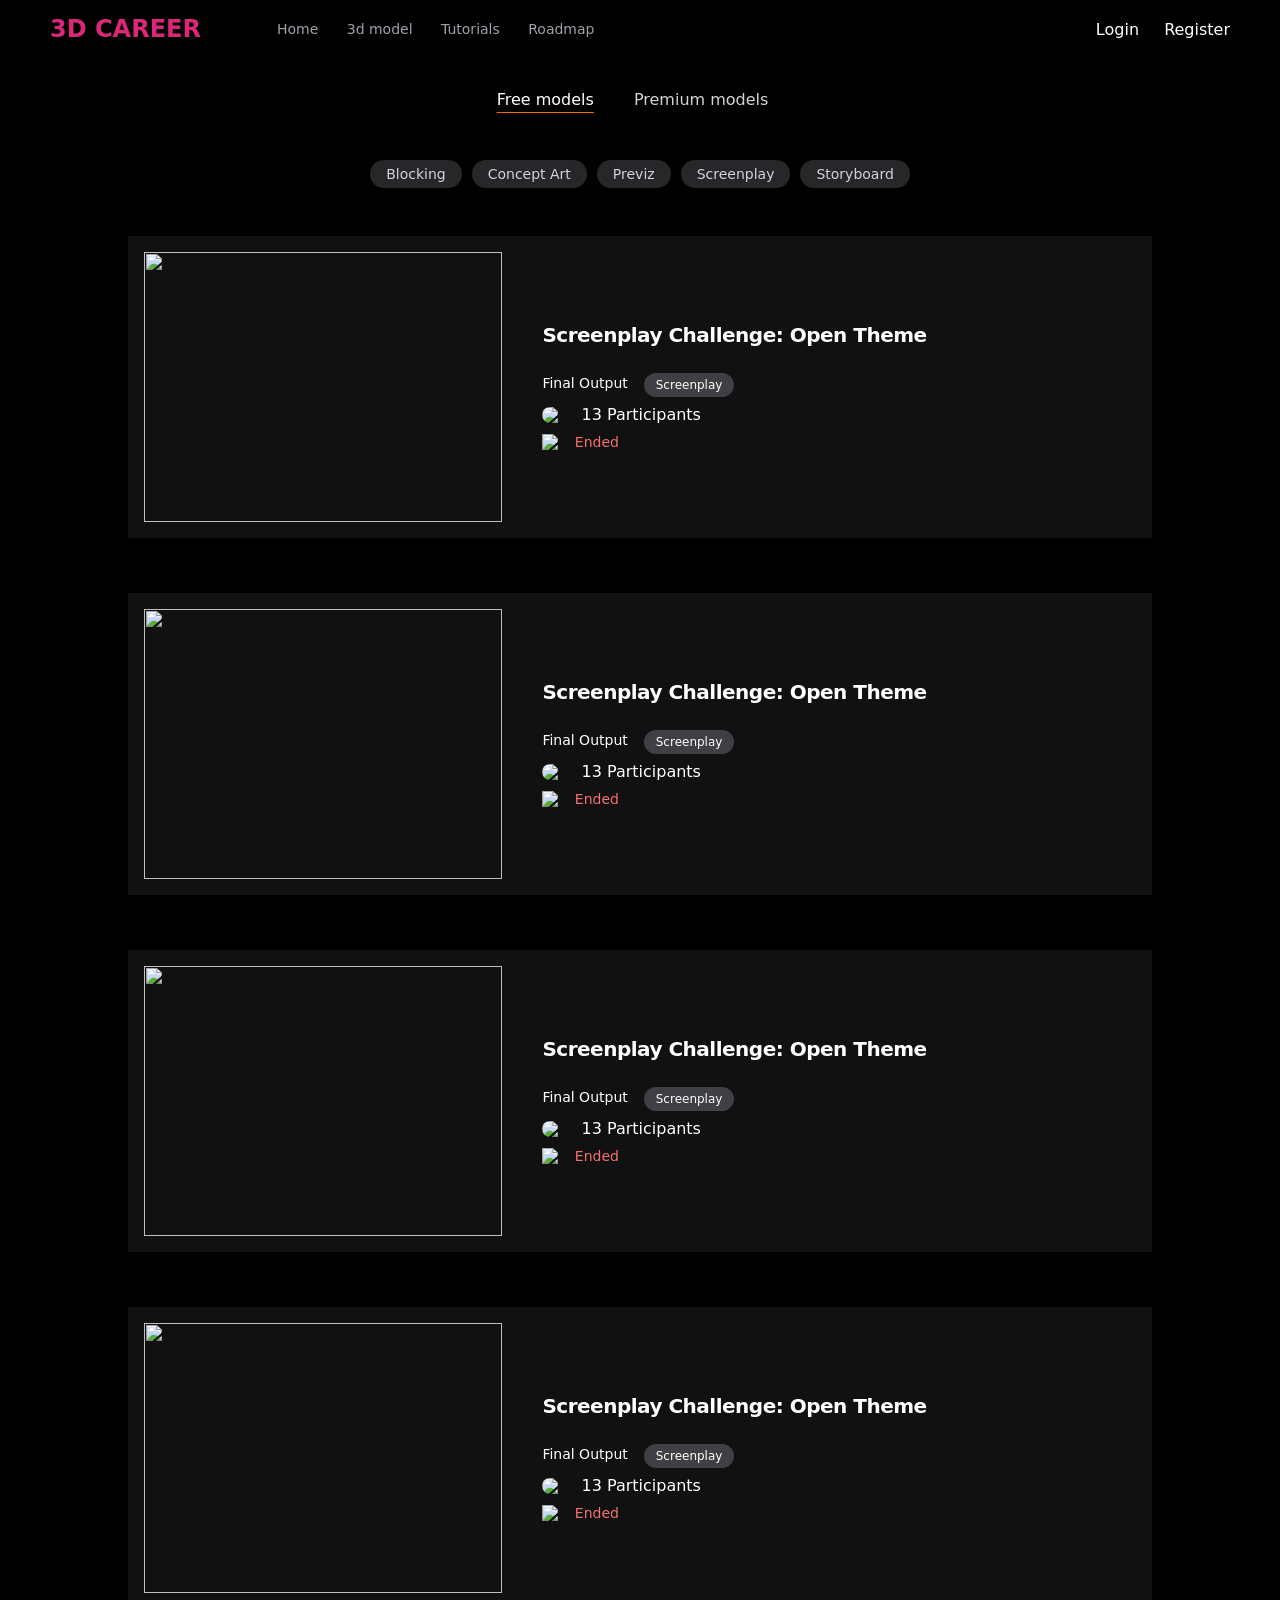
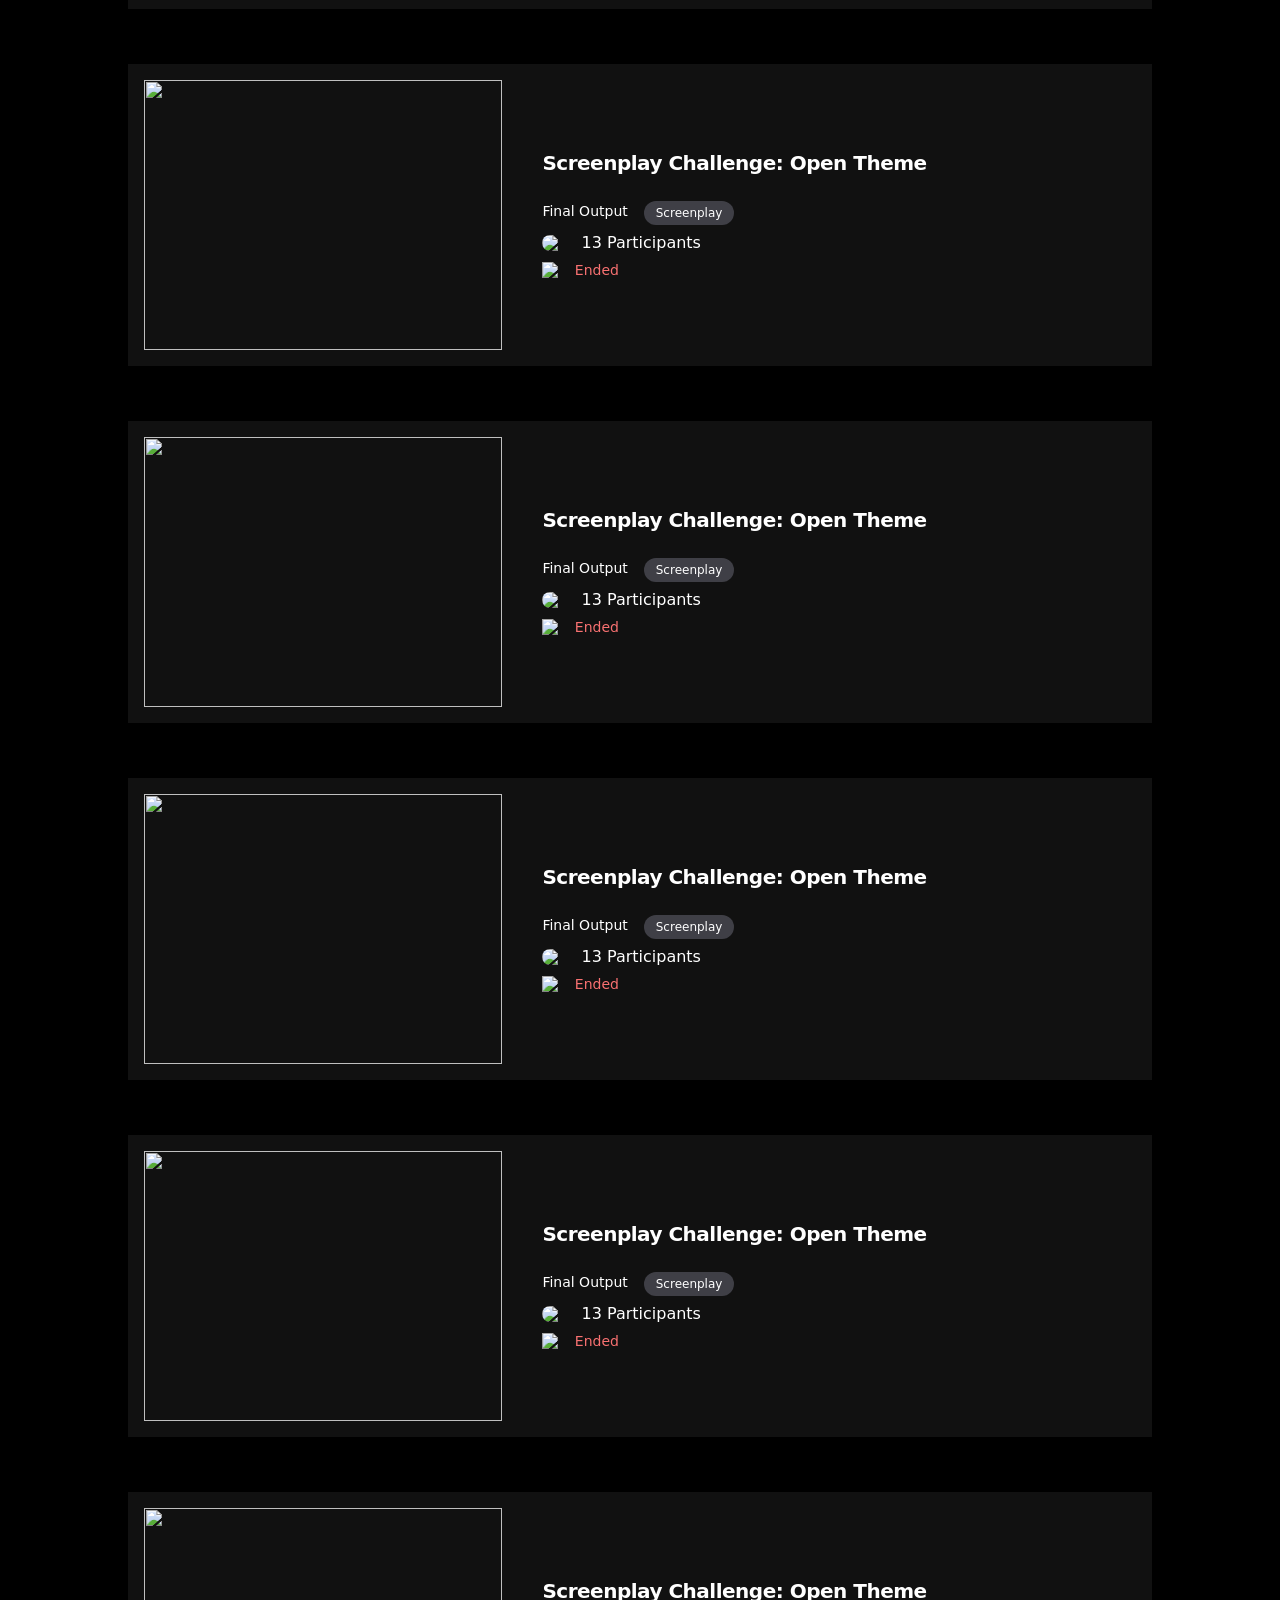
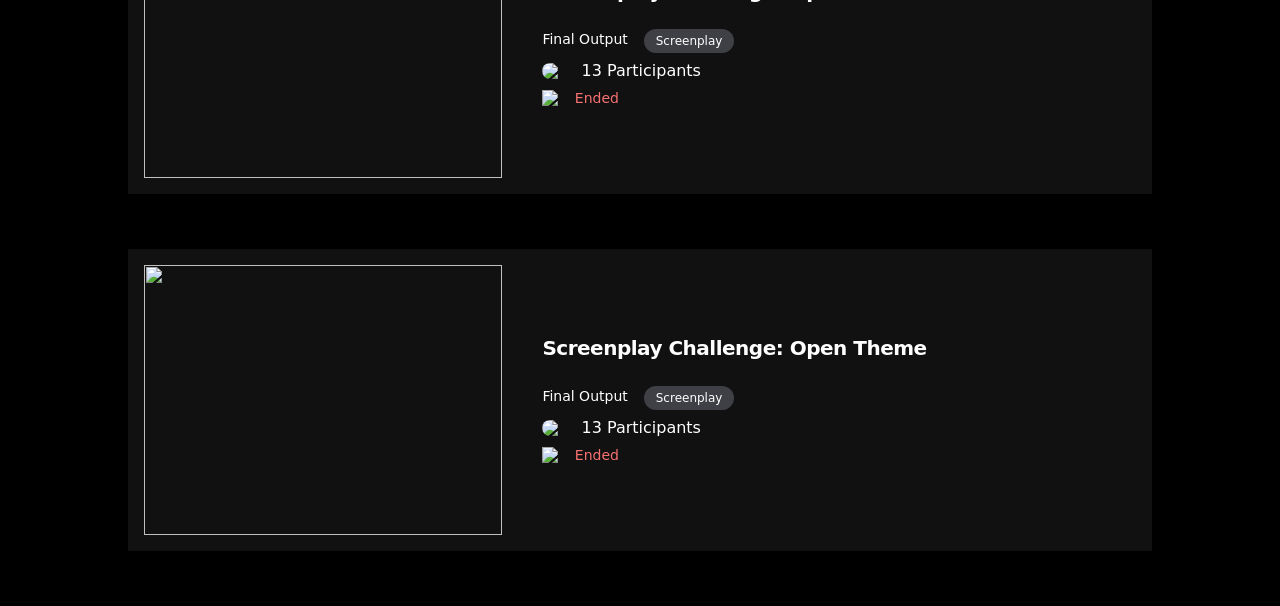
==== 3d-model.html @ 9a8cac99 "Add files via upload" ====
<!DOCTYPE html>
<html lang="en">

<head>
  <meta charset="UTF-8" />
  <meta name="viewport" content="width=device-width, initial-scale=1.0" />
  <title>3D Models</title>
  <link rel="stylesheet" href="major-project.css" />
  <link rel="stylesheet" href="untitled-3.css">
  <script src="major-project.js"></script>
</head>

<body>

  <!-- ===================== TOP BAR (fixed) ===================== -->
  <header class="navbar">
    <div class="logo">
      3D CAREER
      <div class="list">
        <div class="list-next">
          <a href="major-project.html"> Home</a>
          <a href="3d-model.html" id="edit"> 3d model</a>
          <a href="Tutorials.html"> Tutorials</a>
          <a href="Roadmap.html"> Roadmap</a>
        </div>
      </div>
    </div>
    <nav class="menu">
      <a href="/Login.html" class="navLogin">Login</a>
      <a href="/Login.html" class="navRegister">Register</a>
    </nav>
  </header>

  <div class="topic">
    <a href="3d-model.html" id="fix">Free models</a>
    <a href="premium.html" id="fix-1">Premium models</a>
  </div>

  <div class="sub-topic">
    <a href="" id="element">Blocking</a>
    <a href="" id="element">Concept Art</a>
    <a href="" id="element">Previz</a>
    <a href="" id="element">Screenplay</a>
    <a href="" id="element">Storyboard</a>
  </div>


  <div class="models-box">
    <div class="models-content">
      <div class="left">
        <img src="photo.jpg" alt="" srcset="">
      </div>

      <div class="right">

        <div>
          <h2>Screenplay Challenge: Open Theme</h2>
        </div>
        <div class="sub-heading">
          <span>Final Output</span>
          <div>Screenplay</div>
        </div>
        <div class="img-acc">
          <img class="img-acc-photo" src="person.png">
          <span>13 Participants</span>
        </div>
        <div>
          <div class="img-acc">
            <img class="img-acc-photo calander-image" src="time.png">
            <span class="text">Ended</span>
          </div>
        </div>

      </div>
    </div>

    <div class="models-content">
      <div class="left">
        <img src="photo.jpg" alt="" srcset="">
      </div>

      <div class="right">

        <div>
          <h2>Screenplay Challenge: Open Theme</h2>
        </div>
        <div class="sub-heading">
          <span>Final Output</span>
          <div>Screenplay</div>
        </div>
        <div class="img-acc">
          <img class="img-acc-photo" src="person.png">
          <span>13 Participants</span>
        </div>
        <div>
          <div class="img-acc">
            <img class="img-acc-photo calander-image" src="time.png">
            <span class="text">Ended</span>
          </div>
        </div>

      </div>
    </div>

    <div class="models-content">
      <div class="left">
        <img src="photo.jpg" alt="" srcset="">
      </div>

      <div class="right">

        <div>
          <h2>Screenplay Challenge: Open Theme</h2>
        </div>
        <div class="sub-heading">
          <span>Final Output</span>
          <div>Screenplay</div>
        </div>
        <div class="img-acc">
          <img class="img-acc-photo" src="person.png">
          <span>13 Participants</span>
        </div>
        <div>
          <div class="img-acc">
            <img class="img-acc-photo calander-image" src="time.png">
            <span class="text">Ended</span>
          </div>
        </div>

      </div>
    </div>

    <div class="models-content">
      <div class="left">
        <img src="photo.jpg" alt="" srcset="">
      </div>

      <div class="right">

        <div>
          <h2>Screenplay Challenge: Open Theme</h2>
        </div>
        <div class="sub-heading">
          <span>Final Output</span>
          <div>Screenplay</div>
        </div>
        <div class="img-acc">
          <img class="img-acc-photo" src="person.png">
          <span>13 Participants</span>
        </div>
        <div>
          <div class="img-acc">
            <img class="img-acc-photo calander-image" src="time.png">
            <span class="text">Ended</span>
          </div>
        </div>

      </div>
    </div>

    <div class="models-content">
      <div class="left">
        <img src="photo.jpg" alt="" srcset="">
      </div>

      <div class="right">

        <div>
          <h2>Screenplay Challenge: Open Theme</h2>
        </div>
        <div class="sub-heading">
          <span>Final Output</span>
          <div>Screenplay</div>
        </div>
        <div class="img-acc">
          <img class="img-acc-photo" src="person.png">
          <span>13 Participants</span>
        </div>
        <div>
          <div class="img-acc">
            <img class="img-acc-photo calander-image" src="time.png">
            <span class="text">Ended</span>
          </div>
        </div>

      </div>
    </div>

    <div class="models-content">
      <div class="left">
        <img src="photo.jpg" alt="" srcset="">
      </div>

      <div class="right">

        <div>
          <h2>Screenplay Challenge: Open Theme</h2>
        </div>
        <div class="sub-heading">
          <span>Final Output</span>
          <div>Screenplay</div>
        </div>
        <div class="img-acc">
          <img class="img-acc-photo" src="person.png">
          <span>13 Participants</span>
        </div>
        <div>
          <div class="img-acc">
            <img class="img-acc-photo calander-image" src="time.png">
            <span class="text">Ended</span>
          </div>
        </div>

      </div>
    </div>

    <div class="models-content">
      <div class="left">
        <img src="photo.jpg" alt="" srcset="">
      </div>

      <div class="right">

        <div>
          <h2>Screenplay Challenge: Open Theme</h2>
        </div>
        <div class="sub-heading">
          <span>Final Output</span>
          <div>Screenplay</div>
        </div>
        <div class="img-acc">
          <img class="img-acc-photo" src="person.png">
          <span>13 Participants</span>
        </div>
        <div>
          <div class="img-acc">
            <img class="img-acc-photo calander-image" src="time.png">
            <span class="text">Ended</span>
          </div>
        </div>

      </div>
    </div>

    <div class="models-content">
      <div class="left">
        <img src="photo.jpg" alt="" srcset="">
      </div>

      <div class="right">

        <div>
          <h2>Screenplay Challenge: Open Theme</h2>
        </div>
        <div class="sub-heading">
          <span>Final Output</span>
          <div>Screenplay</div>
        </div>
        <div class="img-acc">
          <img class="img-acc-photo" src="person.png">
          <span>13 Participants</span>
        </div>
        <div>
          <div class="img-acc">
            <img class="img-acc-photo calander-image" src="time.png">
            <span class="text">Ended</span>
          </div>
        </div>

      </div>
    </div>

    <div class="models-content">
      <div class="left">
        <img src="photo.jpg" alt="" srcset="">
      </div>

      <div class="right">

        <div>
          <h2>Screenplay Challenge: Open Theme</h2>
        </div>
        <div class="sub-heading">
          <span>Final Output</span>
          <div>Screenplay</div>
        </div>
        <div class="img-acc">
          <img class="img-acc-photo" src="person.png">
          <span>13 Participants</span>
        </div>
        <div>
          <div class="img-acc">
            <img class="img-acc-photo calander-image" src="time.png">
            <span class="text">Ended</span>
          </div>
        </div>

      </div>
    </div>

    <div class="models-content">
      <div class="left">
        <img src="photo.jpg" alt="" srcset="">
      </div>

      <div class="right">

        <div>
          <h2>Screenplay Challenge: Open Theme</h2>
        </div>
        <div class="sub-heading">
          <span>Final Output</span>
          <div>Screenplay</div>
        </div>
        <div class="img-acc">
          <img class="img-acc-photo" src="person.png">
          <span>13 Participants</span>
        </div>
        <div>
          <div class="img-acc">
            <img class="img-acc-photo calander-image" src="time.png">
            <span class="text">Ended</span>
          </div>
        </div>

      </div>
    </div>


    <body>

</html>
---- major-project.css ----
/* ===================== GLOBAL / RESET ===================== */
* {
    margin: 0;
    padding: 0;
    box-sizing: border-box;
   /* font-family: 'Poppins', sans-serif;*/
    font-family: ui-sans-serif, system-ui, sans-serif, Apple Color Emoji, Segoe UI Emoji, Segoe UI Symbol, Noto Color Emoji;
  }


  body {
    background: #000;             /* Site base stays dark */
    color: #fff;
    overflow-x: hidden;
  }
  
  /* ===================== TOP BAR (fixed) ===================== */
  .navbar {
    position: fixed;
    top: 0; left: 0;
    width: 100%;
    padding: 15px 50px;
    display: flex;
    justify-content: space-between;
    align-items: center;
    background: rgba(0, 0, 0, 0.6);
    backdrop-filter: blur(10px);
    z-index: 1000;
    margin-bottom: 50px;
  }
  .logo {
    font-size: 1.5rem;
    font-weight: 700;
    color: #db2777;
    display: flex;
  }
  .menu a {
    margin-left: 20px;
    color: #fff;
    text-decoration: none;
    font-weight: 500;
    transition: 0.3s;
  }
  .menu a:hover { color: #ff6600; text-decoration: underline; text-underline-offset: 7px; }
  
  /* ===================== GLOWING DIVIDER (fixed) ===================== */
  .glow-line {
    position: fixed;
    top: 55px; left: 0;
    width: 100%;
    height: 4px;
    background: radial-gradient(circle at center,
                rgba(0, 200, 255, 0.9) 0%,
                rgba(0, 200, 255, 0.5) 30%,
                transparent 80%);
    animation: glowPulse 3s infinite alternate;
    z-index: 999;
  }
  @keyframes glowPulse {
    from { opacity: 0.6; transform: scaleX(0.95); }
    to   { opacity: 1;   transform: scaleX(1); }
  }
  
  /* ===================== HERO: VIDEO + AUTH BOX ===================== */
  .hero-section {
    margin-top: 80px;             /* below navbar + glow line */
    position: relative;
    width: 100%;
    height: 100vh;                /* full screen hero */
    overflow: hidden;
  }
  .hero-video {
    position: absolute;
    inset: 0;
    width: 100%;
    height: 100%;
    object-fit: cover;            /* cover screen nicely */
    pointer-events: none;         /* prevent tap/pausing */
    z-index: -1;
  }
  
  /* Login/Register card attached to hero/video, aligned right */
  .login-container {
    position: absolute;
    right: 5%;
    top: 50%;
    transform: translateY(-50%);
    width: 100%;
    max-width: 380px;
    background: rgba(255, 255, 255, 0.08);
    border-radius: 20px;
    padding: 30px;
    backdrop-filter: blur(15px);
    box-shadow: 0 0 16px rgba(0,170,255,0.4);
  }
  #formTitle {
    text-align: center;
    margin-bottom: 18px;
    font-size: 1.6rem;
    font-weight: 600;
    background: linear-gradient(45deg, #00aaff, #ff6600);
    background-clip: text;
    -webkit-background-clip: text;
    -webkit-text-fill-color: transparent;
  }
  .form { display: none; }
  .form.active { display: block; }
  
  .input-group { margin-bottom: 16px; }
  .input-group label { display: block; font-size: 14px; margin-bottom: 8px; }
  .input-group input {
    width: 100%;
    padding: 12px 14px;
    border: none;
    outline: none;
    border-radius: 10px;
    background: rgba(255, 255, 255, 0.18);
    color: #fff;
    font-size: 15px;
  }
  .btn {
    width: 100%;
    padding: 13px;
    border: none;
    border-radius: 10px;
    background: linear-gradient(45deg, #00aaff, #ff6600);
    color: #fff;
    font-weight: 700;
    cursor: pointer;
    transition: 0.25s;
  }
  .btn:hover {
    transform: translateY(-1px);
    box-shadow: 0 0 18px rgba(0,170,255,0.7);
  }
  
  /* Hide native video controls just in case (defensive) */
  video::-webkit-media-controls { display: none !important; }
  video::-moz-media-controls { display: none !important; }
  
  /* ===================== BLACK GAP ===================== */
  .gap-section {
    height: 200px;
    background: #000;
  }
  
  /* ===================== OUR PROJECTS ===================== */
  /* Section takes full width but content is explicitly left-aligned */
  .projects-section {
    background: #000;
    padding: 50px 20px 60px;
  }
  
  /*
  .projects-title {
    font-size: 2rem;
    color: #00aaff;
    margin-bottom: 20px;
    text-align: left;             /* left-aligned heading 
    padding-left: 5px;
  }
  */

  /* Left-aligned horizontal scroller (no arrows, no scrollbar UI) */
  .projects-container {
    display: flex;
    justify-content: flex-start;  /* anchor content to the left */
    align-items: stretch;
    gap: 18px;
    overflow-x: auto;
    scroll-behavior: smooth;
    padding: 8px 4px 8px 4px;
    scrollbar-width: none;        /* Firefox hide */
  }
  .projects-container::-webkit-scrollbar { display: none; } /* Chrome hide */
  
  .project-card {
    flex: 0 0 auto;
    width: 200px;
    height: 360px;                /* vertical video frame */
    background: #111;
    border-radius: 16px;
    overflow: hidden;
    box-shadow: 0 0 15px rgba(0,0,0,0.6);
  }
  .project-card video {
    width: 100%;
    height: 100%;
    object-fit: cover;
    pointer-events: none;         /* avoid pause on tap/click */
  }
  
  /* Smaller "Show All" tile at the end */
  .show-all {
    flex: 0 0 auto;
    width: 140px;
    height: 180px;
    border: none;
    border-radius: 30px;
    background: rgba(255,255,255,0.08);
    backdrop-filter: blur(8px);
    color: #fff;
    font-weight: 700;
    font-size: 15px;
    cursor: pointer;
    transition: 0.25s;
  }
  .show-all:hover {
    background: rgba(0,170,255,0.22);
    box-shadow: 0 0 15px rgba(0,170,255,0.7);
  }
  
  /* ===================== CONTACT US (WHITE ONLY HERE) ===================== */
  .contact-section {
    background: #fff;             /* white bg only here */
    color: #000;
    padding: 60px 20px 70px;
    text-align: center;
  }
  .contact-section h2 {
    font-size: 2rem;
    margin-bottom: 14px;
  }
  .contact-info {
    max-width: 700px;
    margin: 0 auto 18px;
    line-height: 1.6;
  }
  .contact-form {
    max-width: 480px;
    margin: 0 auto;
    display: grid;
    gap: 10px;
  }
  .contact-form input,
  .contact-form textarea {
    padding: 12px 14px;
    border: 1px solid #ddd;
    border-radius: 10px;
    outline: none;
  }
  .contact-btn {
    background: #111;
    color: #fff;
    
  }

  .box-container{
    max-width: 1300px;
    margin: 0 auto;
    margin-bottom: 8vw;
  }
  .box {
    display: flex;
    
    
  }

  .Two-card{
    display: flex;
    
   
  }
  
  .card {
    background: #111;
    border: 2px solid rgba(255, 215, 0, 0.4);
    border-radius: 15px;
    padding: 25px;
    width: 450px;
    height: 250px;
    transition: all 0.3s ease;
    box-shadow: 0 0 10px rgba(255, 215, 0, 0.2);
    display: inline-block;
    margin-right: 20px;
    margin-bottom: 30px; 
  }

.card-4{
  width: 910px;
  margin-top: 0px;
  border-radius: 15px;
}

.card-5{
  width: 450px;
  border-radius: 15px;
}
  
  .card:hover {
    transform: translateY(-10px);
    box-shadow: 0 0 20px rgba(255, 215, 0, 0.6);
    border-color: gold;
  }
  
  .card h2 {
    margin-bottom: 15px;
    font-size: 20px;
    color: gold;
  }
  
  .card ul {
    list-style: none;
    padding: 0;
  }
  
  .card ul li {
    margin-bottom: 10px;
    padding-left: 20px;
    position: relative;
  }
  
  .card ul li::before {
    content: "✦";
    position: absolute;
    left: 0;
    color: gold;
  }
---- untitled-3.css ----
.login-next {
  text-decoration: none;
  color: white;
}

.list {
  font-size: 14px;
  font-weight: lighter;
  align-items: center;
  display: flex;
  margin-left: 76px
}

.list-next a {
  color: white;
  text-decoration: none;
  margin-right: 1.5rem;
  transition: all 0.3s ease-in-out;
  --tw-text-opacity: 1;
  color: rgb(161 161 170 / var(--tw-text-opacity, 1));
}

#edit:active{
  color: #ff6600;
  text-decoration: underline;
}

.list-next a:hover {
  color: #ff6600;
  text-decoration: underline;
  text-underline-offset: 7px;
}

.intro {
  display: flex;
  align-items: center;
  justify-content: center;
  height: 45vh;
  --tw-text-opacity: 1;
  color: rgb(212 212 212 / var(--tw-text-opacity, 1));
}

.intro span {
  color: #db2777;
}

.title {
  text-align: center;
  font-size: 1.875rem;
  line-height: 1.25rem;
}

.para {
  text-align: center;
  font-size: 1.125rem;
  line-height: 5.75rem;
  --tw-text-opacity: 1;
  color: rgb(212 212 212 / var(--tw-text-opacity, 1));
}

/* models page */


.topic {
  margin-top: 7%;
  text-align: center;
  margin-bottom: 4%;
}

.topic a {
  color: white;
  margin-top: 50%;
  text-decoration: none;
  padding: 10px;
  margin-right: 15px;
  --tw-text-opacity: 1;
  color: rgb(212 212 212 / var(--tw-text-opacity, 1));
  transition: all 0.3s ease-in-out;
}

.topic a:hover {
  color: #ff6600;
}

#fix {
 color: white;
  text-decoration: underline;
  text-decoration-color: #ff6600;
  text-underline-offset: 7px;
}


/*#fix-1{
  color: white;
  text-decoration: underline;
  text-decoration-color: #ff6600;
  text-underline-offset: 7px;
}*/


.sub-topic {
  justify-content: center;
  display: flex;
  gap: 10px;
}

.sub-topic a {
  color: white;
  text-decoration: none;
  font-size: 15px;
  --tw-text-opacity: 1;
  color: rgb(212 212 216 / var(--tw-text-opacity, 1));
  font-weight: 400;
  font-size: .875rem;
  line-height: 1.25rem;
  --tw-bg-opacity: 1;
  background-color: rgb(39 39 42 / var(--tw-bg-opacity, 1));
  padding-left: 1rem;
  padding-right: 1rem;
  padding-top: .25rem;
  padding-bottom: .25rem;
}

.sub-topic a:hover {
  --tw-bg-opacity: 1;
    background-color: rgb(63 63 70 / var(--tw-bg-opacity, 1));

}
  

#element {
  border-radius: 9999px;
}

.models-box {
  width: 80%;
  margin: 48px auto;
}

.models-content {
  /*background-color: bisque;*/
  display: flex;
  padding: 1rem;
  margin-bottom: 55px;
  cursor: pointer;
  background: #111;
  box-shadow: 0 0 15px rgba(0, 0, 0, 0.6);
  transition: all 0.3s ease;
}

.models-content:hover {
  transform: translateY(-10px);
}

.left {
  color: white;
  height: 30vh;
  width: 28vw;
  margin-right: 2rem;
}

.left img {
  background-size: cover;
  background-position: center;
  width: 100%;
  height: 100%;
}

.right {
  color: white;
  padding: .5rem;
  display: flex;
  flex-direction: column;
  justify-content: center;
  flex: 1 1 0%;
}

.right h2 {
  --tw-text-opacity: 1;
  color: rgb(255 255 255 / var(--tw-text-opacity, 1));
  letter-spacing: -.025em;
  font-weight: 700;
  font-size: 1.25rem;
  line-height: 1.75rem;
  margin-bottom: 1.5rem;
}

.sub-heading {
  display: flex;
  margin-bottom: 0rem;
}

.sub-heading span {
  --tw-text-opacity: 1;
  color: rgb(255 255 255 / var(--tw-text-opacity, 1));
  font-weight: 500;
  font-size: .875rem;
  line-height: 1.25rem;
}

.sub-heading div {
  --tw-text-opacity: 1;
  color: rgb(255 255 255 / var(--tw-text-opacity, 1));
  font-weight: 500;
  font-size: .75rem;
  line-height: 1rem;
  padding-top: .25rem;
  padding-bottom: .25rem;
  padding-left: .75rem;
  padding-right: .75rem;
  margin-left: 1rem;

  --tw-bg-opacity: 1;
  background-color: rgb(63 63 70 / var(--tw-bg-opacity, 1));
  border-radius: 9999px;
}

.img-acc {
  display: flex;
  justify-content: flex-start;
  align-items: center;
  margin-top: 8px;
}

.img-acc-photo {
  --tw-text-opacity: 1;
  background-color: black / var(--tw-text-opacity, 1);
  width: 6%;
  margin-right: 4px;
  border-radius: 9999px;
  font-size: .875rem;
  line-height: 1.25rem;
}

.calander-image {
  border-radius: 0;
  --tw-text-opacity: 1;
  background-color: black / var(--tw-text-opacity, 1);
  width: 4%;
}

.text{
     --tw-text-opacity: 1;
    color: rgb(248 113 113 / var(--tw-text-opacity, 1));
    font-weight: 500;
    font-size: .875rem;
    line-height: 1.25rem;
    margin-left: 5px;
    
}

/*  premium page */
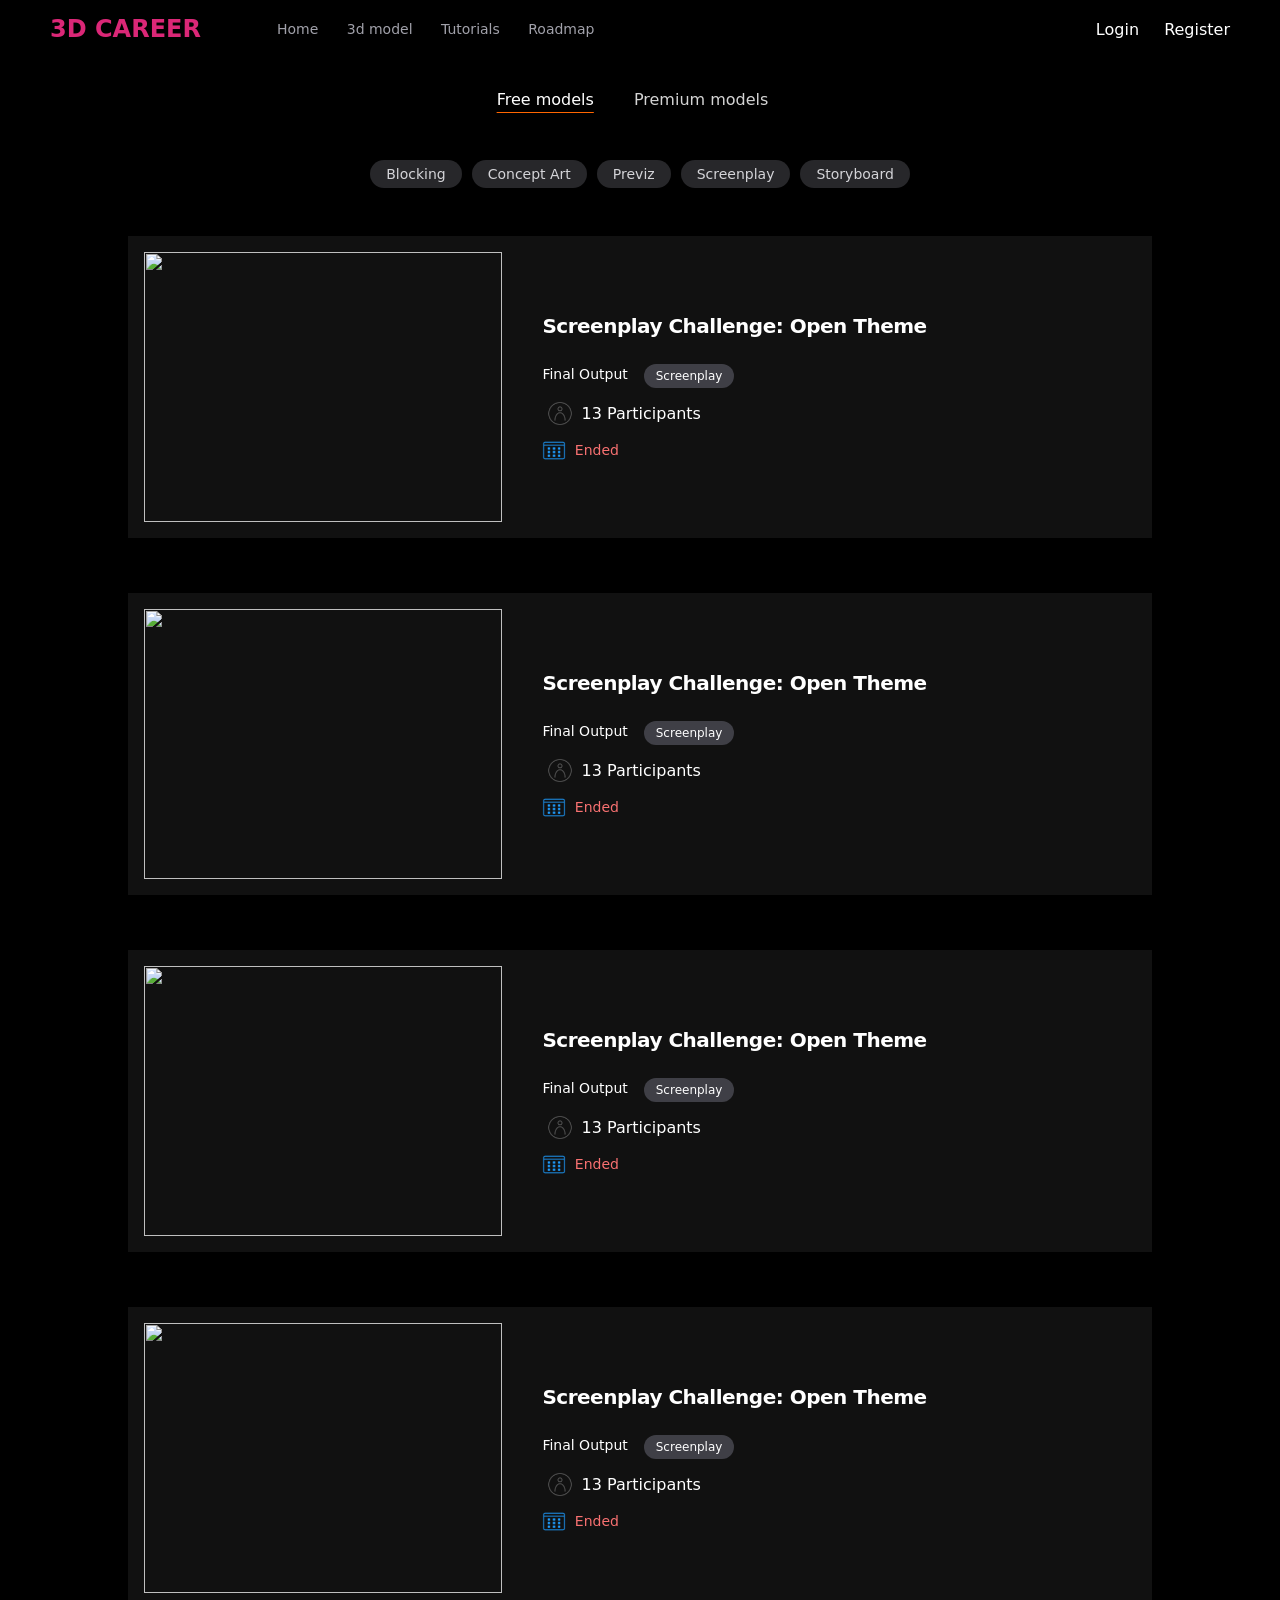
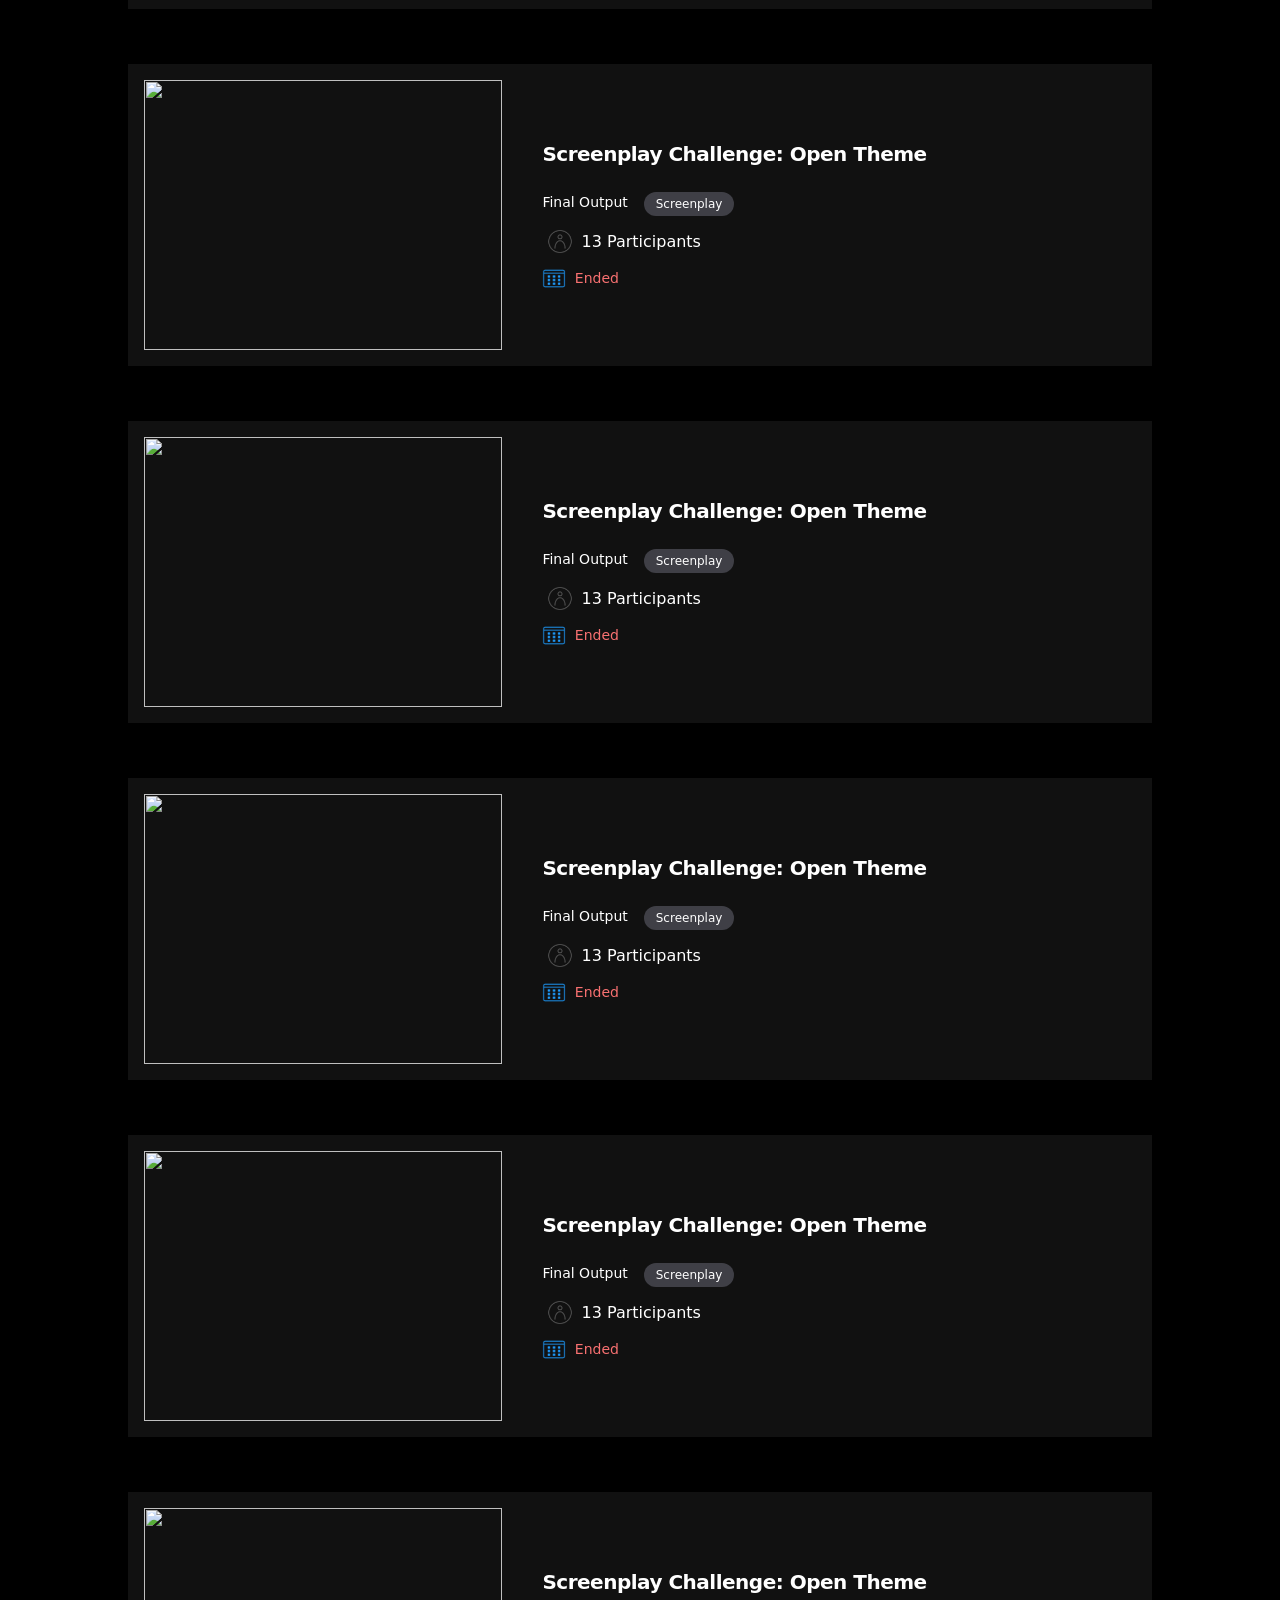
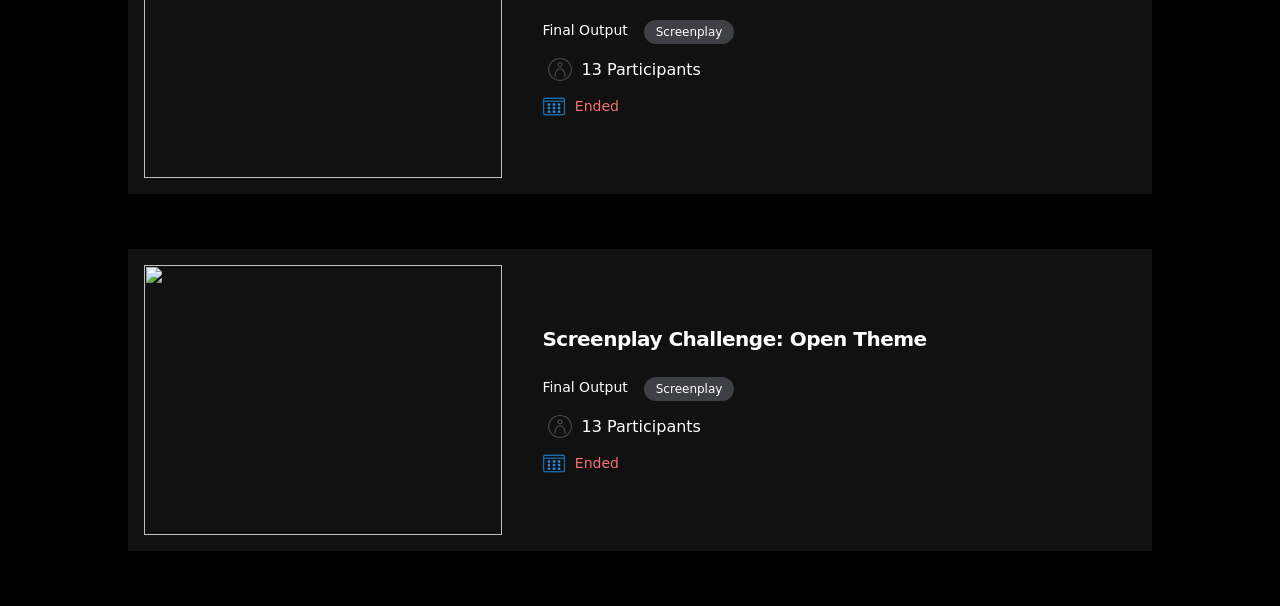
==== commit 470ff857: "Add files via upload" ====
--- a/3d-model.html
+++ b/3d-model.html
@@ -18,7 +18,7 @@
       3D CAREER
       <div class="list">
         <div class="list-next">
-          <a href="major-project.html"> Home</a>
+          <a href="index.html"> Home</a>
           <a href="3d-model.html" id="edit"> 3d model</a>
           <a href="Tutorials.html"> Tutorials</a>
           <a href="Roadmap.html"> Roadmap</a>
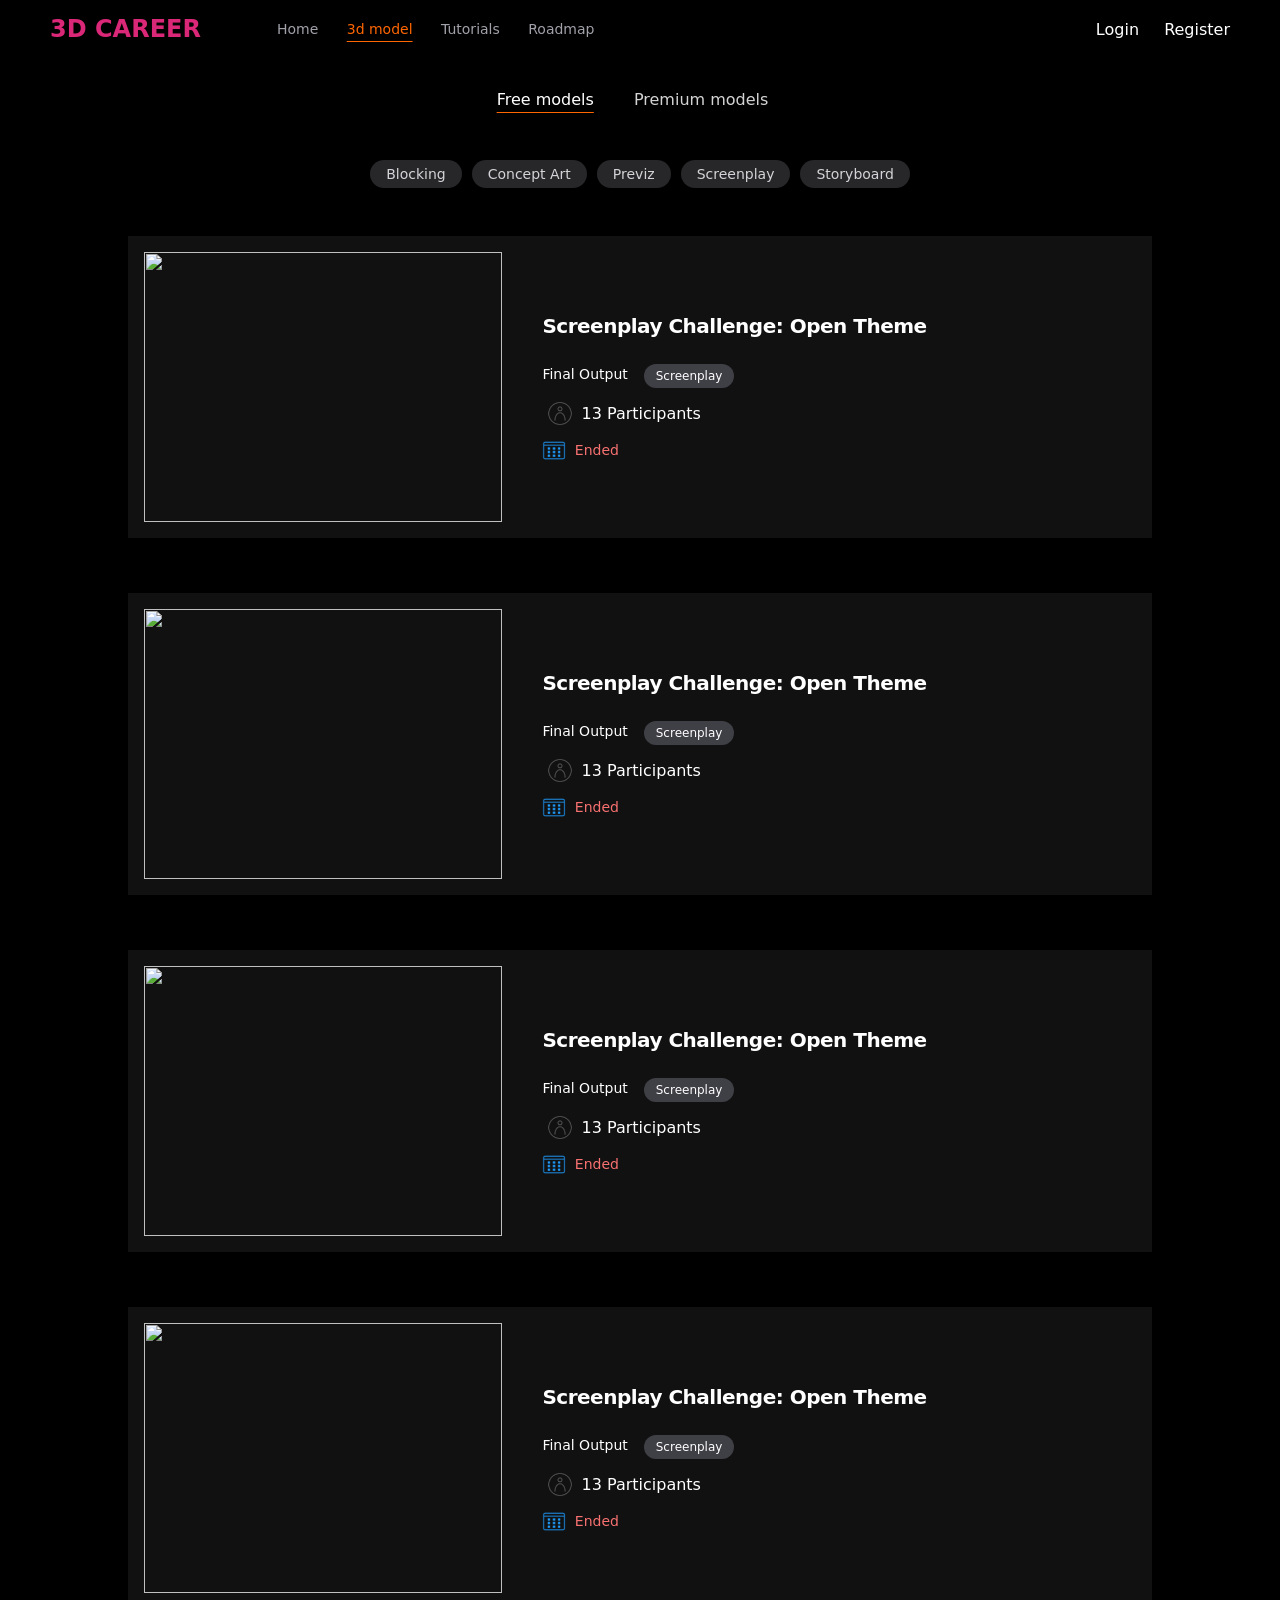
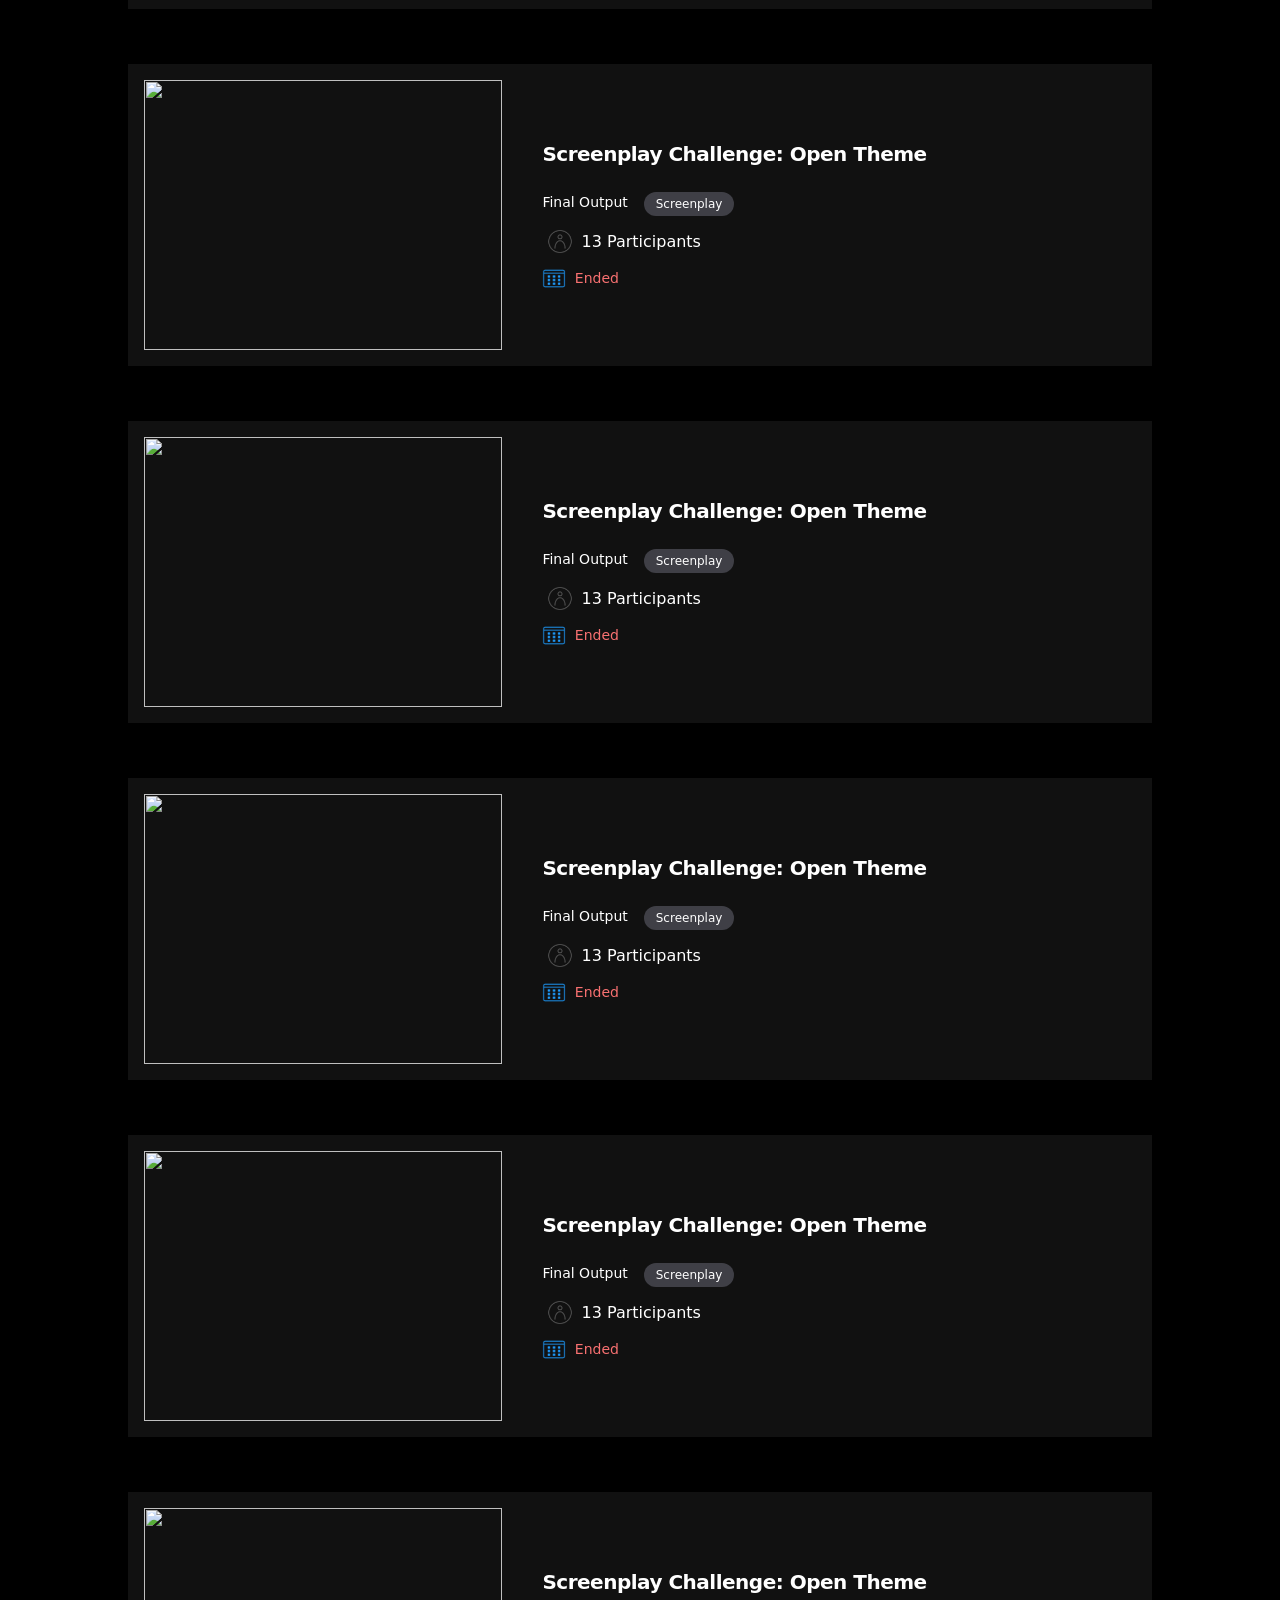
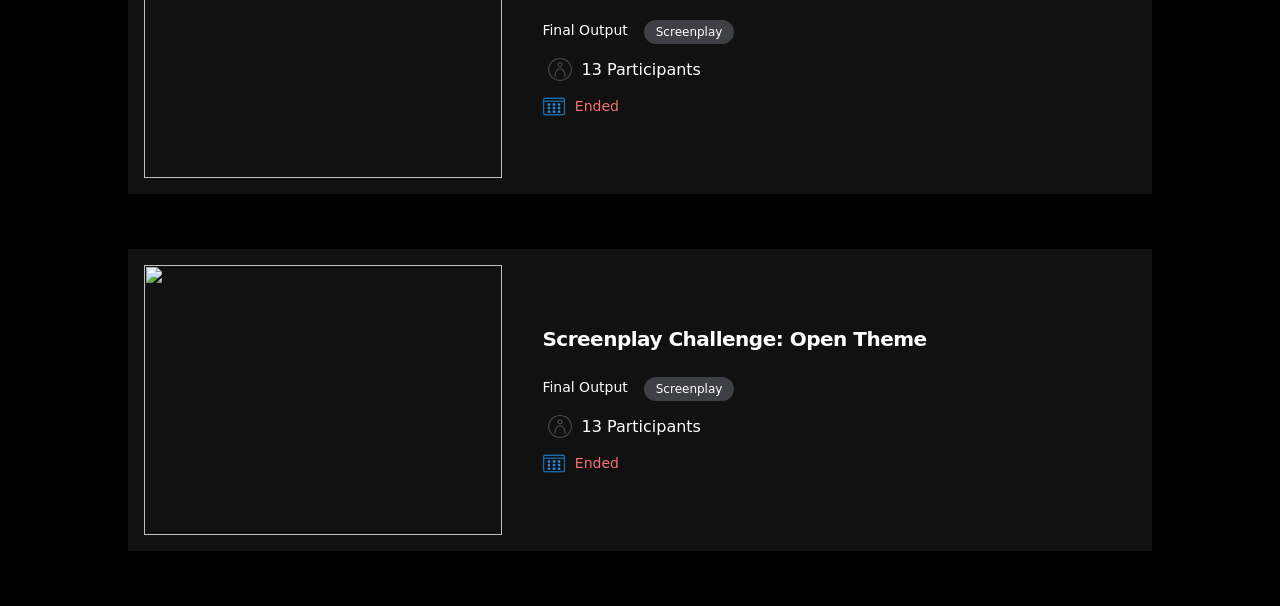
==== commit be6dd769: "some changes" ====
--- a/3d-model.html
+++ b/3d-model.html
@@ -33,7 +33,7 @@
 
   <div class="topic">
     <a href="3d-model.html" id="fix">Free models</a>
-    <a href="premium.html" id="fix-1">Premium models</a>
+    <a href="premium.html" id="pre-page">Premium models</a>
   </div>
 
   <div class="sub-topic">
--- a/untitled-3.css
+++ b/untitled-3.css
@@ -88,15 +88,6 @@
   text-decoration-color: #ff6600;
   text-underline-offset: 7px;
 }
-
-
-/*#fix-1{
-  color: white;
-  text-decoration: underline;
-  text-decoration-color: #ff6600;
-  text-underline-offset: 7px;
-}*/
-
 
 .sub-topic {
   justify-content: center;
@@ -251,3 +242,27 @@
 
 /*  premium page */
 
+#fix-1{
+  color: white;
+  text-decoration: underline;
+  text-decoration-color: #ff6600;
+  text-underline-offset: 7px;
+}
+
+#pre-page{
+ --tw-text-opacity: 1;
+  color: rgb(212 212 212 / var(--tw-text-opacity, 1));
+}
+
+#pre-page:hover{
+  color: #ff6600;
+}
+
+
+/*  3d model page */
+
+#edit{
+  color: #ff6600;
+  text-decoration: underline;
+  text-underline-offset: 7px;
+}
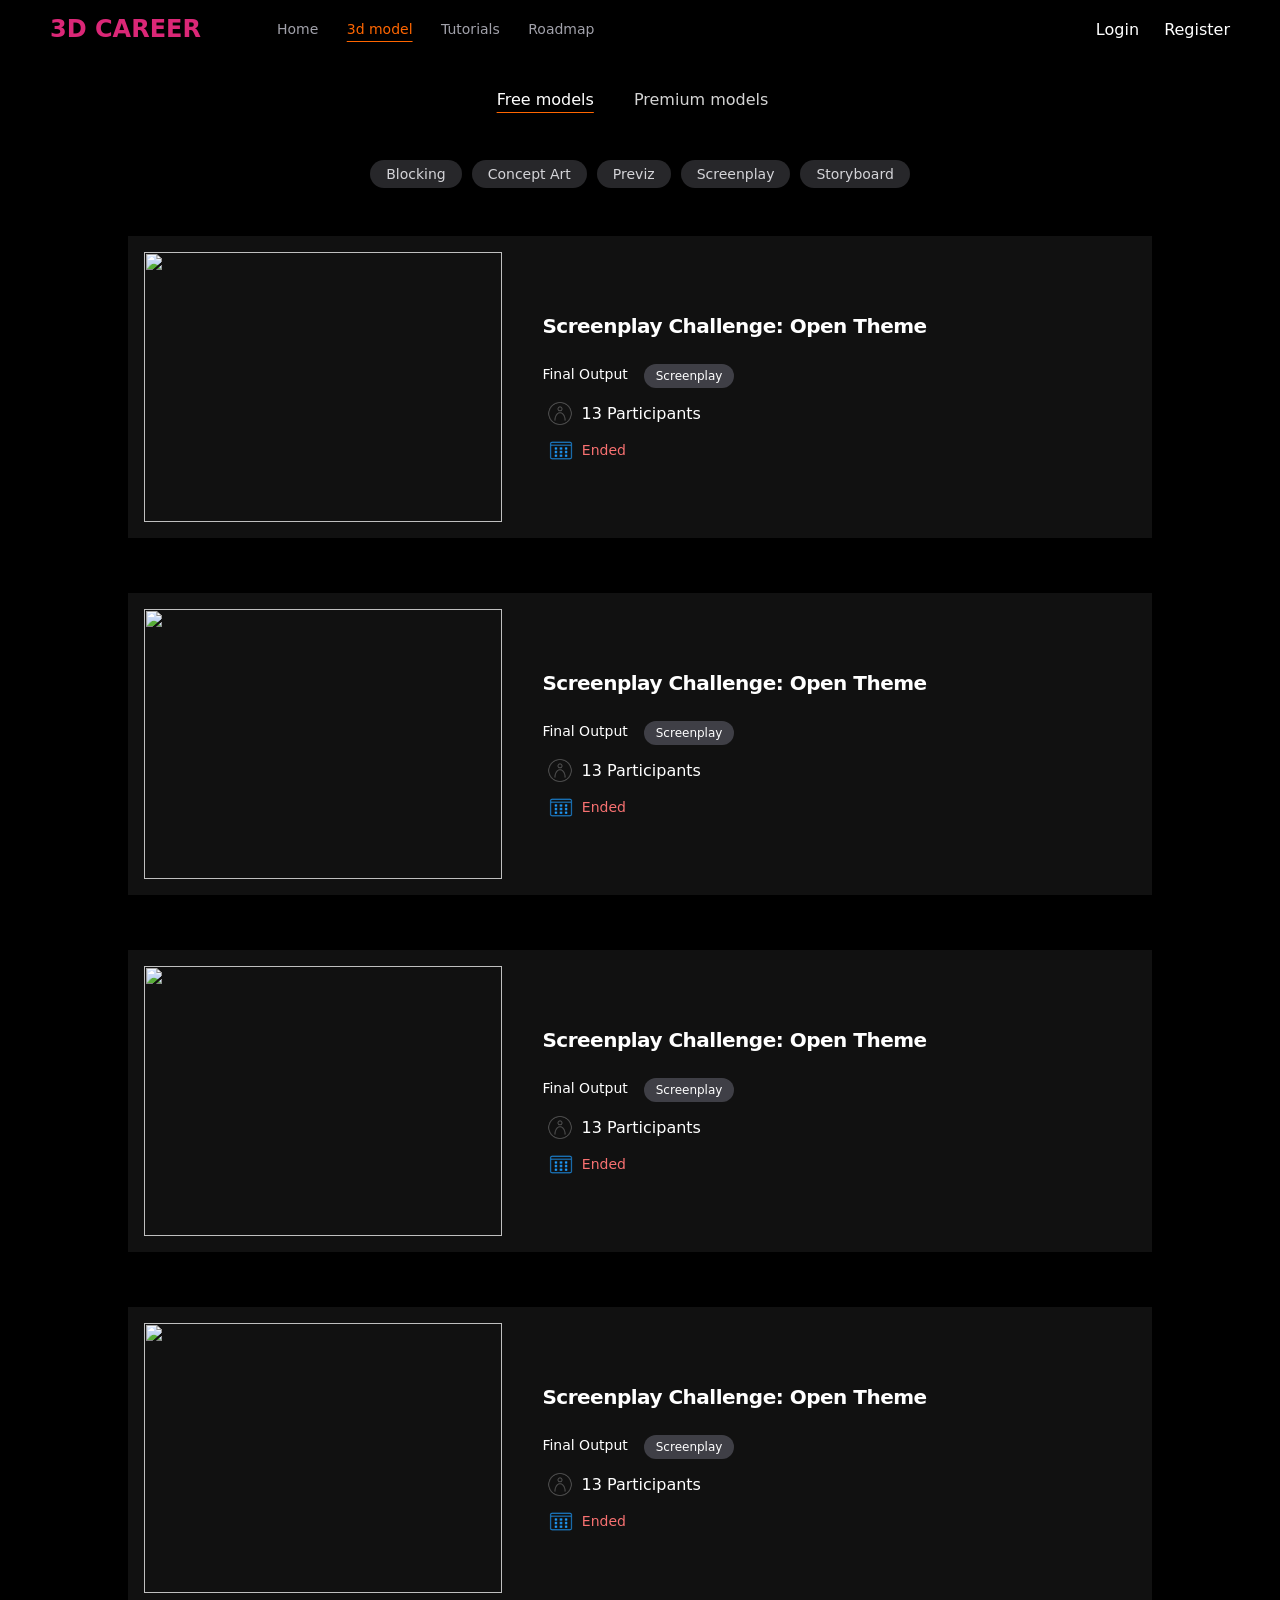
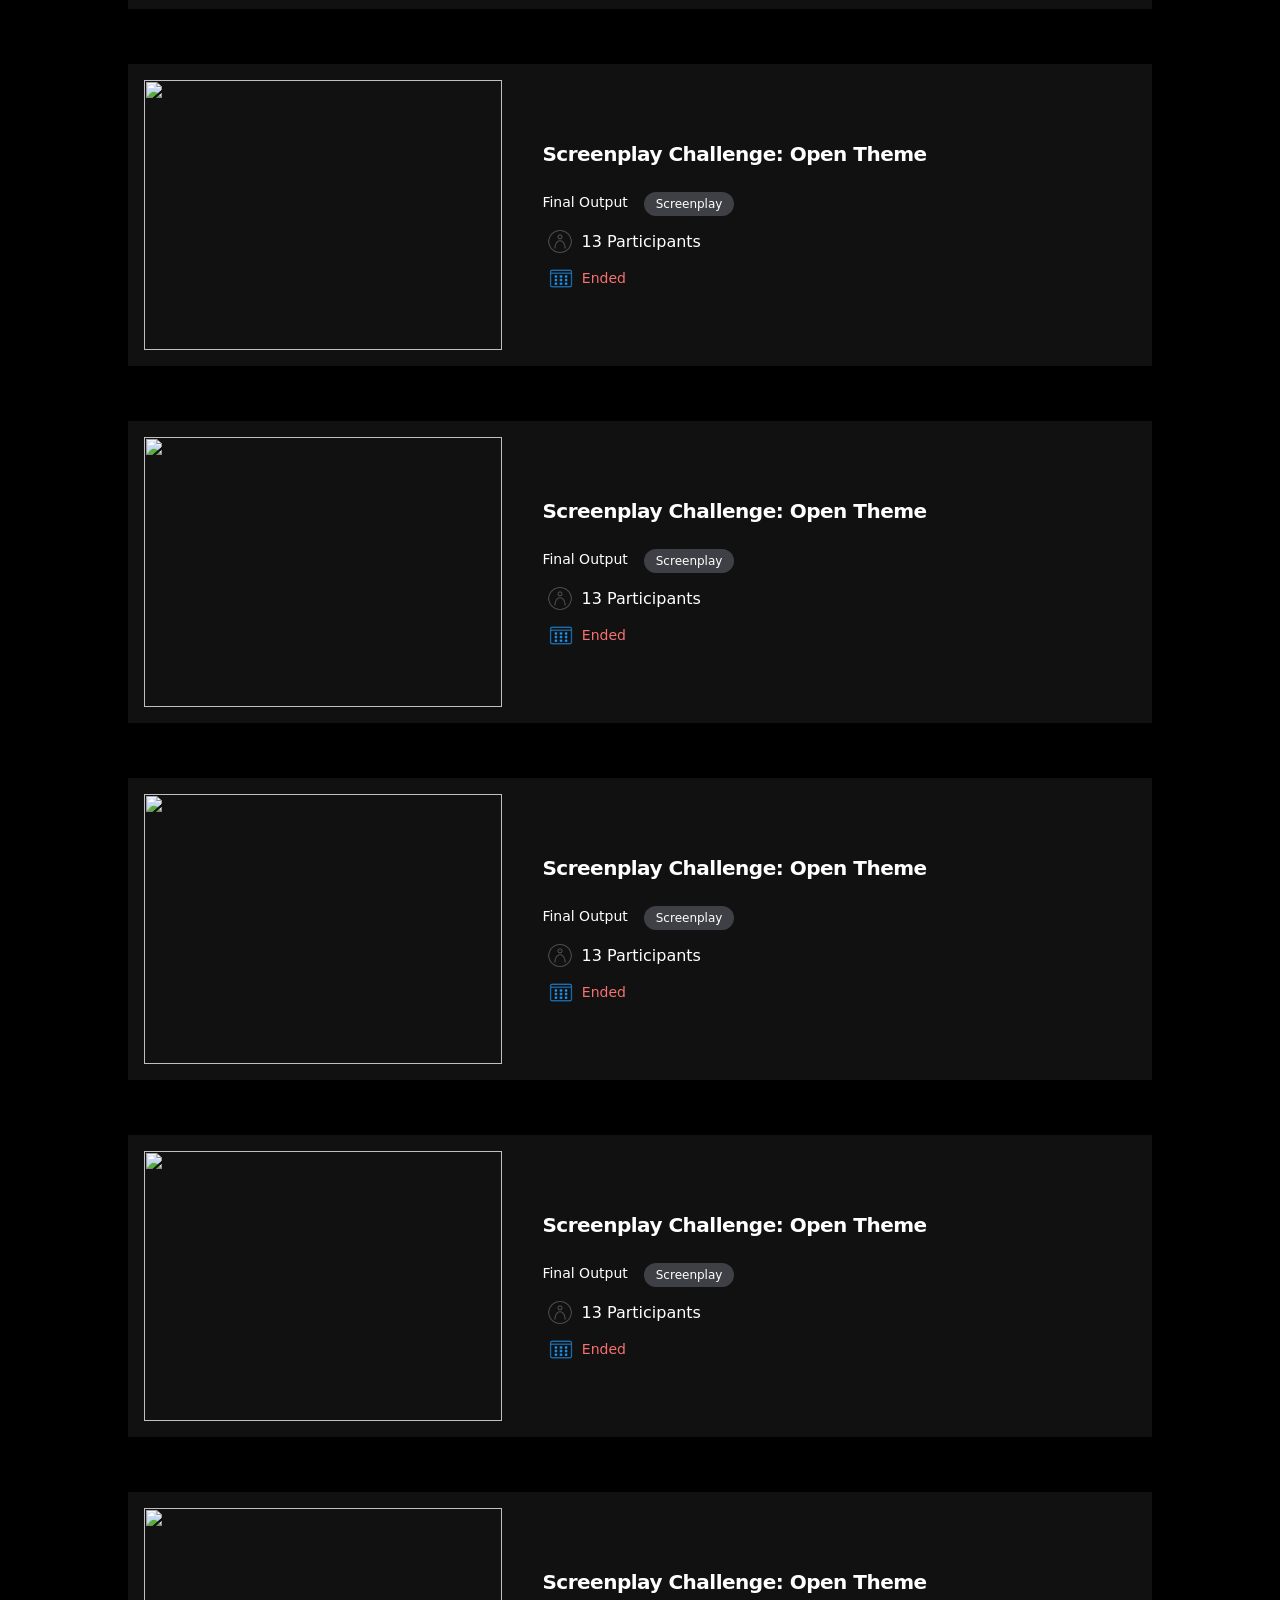
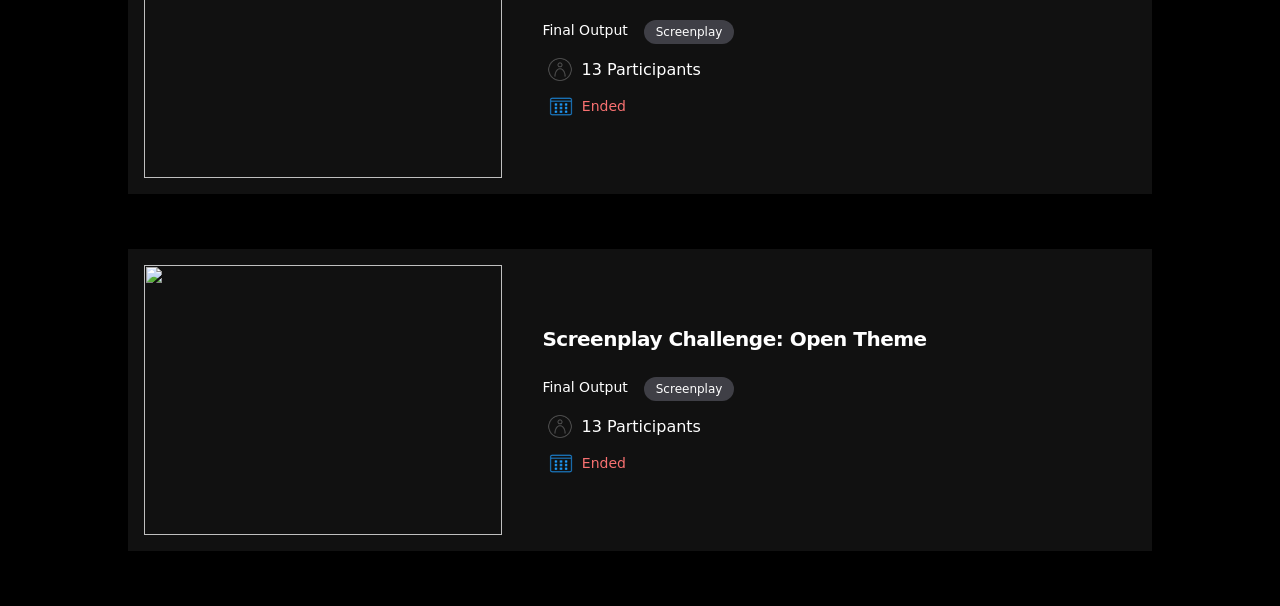
==== commit 1aafbfa3: "Add files via upload" ====
--- a/3d-model.html
+++ b/3d-model.html
@@ -18,7 +18,7 @@
       3D CAREER
       <div class="list">
         <div class="list-next">
-          <a href="index.html"> Home</a>
+          <a href="home.html"> Home</a>
           <a href="3d-model.html" id="edit"> 3d model</a>
           <a href="Tutorials.html"> Tutorials</a>
           <a href="Roadmap.html"> Roadmap</a>
@@ -26,14 +26,14 @@
       </div>
     </div>
     <nav class="menu">
-      <a href="/Login.html" class="navLogin">Login</a>
-      <a href="/Login.html" class="navRegister">Register</a>
+      <a href="second-page.html" class="navLogin">Login</a>
+      <a href="second-page.html" class="navRegister">Register</a>
     </nav>
   </header>
 
   <div class="topic">
     <a href="3d-model.html" id="fix">Free models</a>
-    <a href="premium.html" id="pre-page">Premium models</a>
+    <a href="premium-model.html" id="pre-page">Premium models</a>
   </div>
 
   <div class="sub-topic">
@@ -325,8 +325,8 @@
 
       </div>
     </div>
-
-
-    <body>
+  </div>
+
+  <body>
 
 </html>
--- a/major-project.css
+++ b/major-project.css
@@ -12,6 +12,7 @@
     background: #000;             /* Site base stays dark */
     color: #fff;
     overflow-x: hidden;
+     font-family: ui-sans-serif, system-ui, sans-serif, Apple Color Emoji, Segoe UI Emoji, Segoe UI Symbol, Noto Color Emoji;
   }
   
   /* ===================== TOP BAR (fixed) ===================== */
@@ -252,14 +253,10 @@
   }
   .box {
     display: flex;
-    
-    
   }
 
   .Two-card{
     display: flex;
-    
-   
   }
   
   .card {
--- a/untitled-3.css
+++ b/untitled-3.css
@@ -228,6 +228,7 @@
   --tw-text-opacity: 1;
   background-color: black / var(--tw-text-opacity, 1);
   width: 4%;
+  margin-left: 7px;
 }
 
 .text{
@@ -242,13 +243,6 @@
 
 /*  premium page */
 
-#fix-1{
-  color: white;
-  text-decoration: underline;
-  text-decoration-color: #ff6600;
-  text-underline-offset: 7px;
-}
-
 #pre-page{
  --tw-text-opacity: 1;
   color: rgb(212 212 212 / var(--tw-text-opacity, 1));
